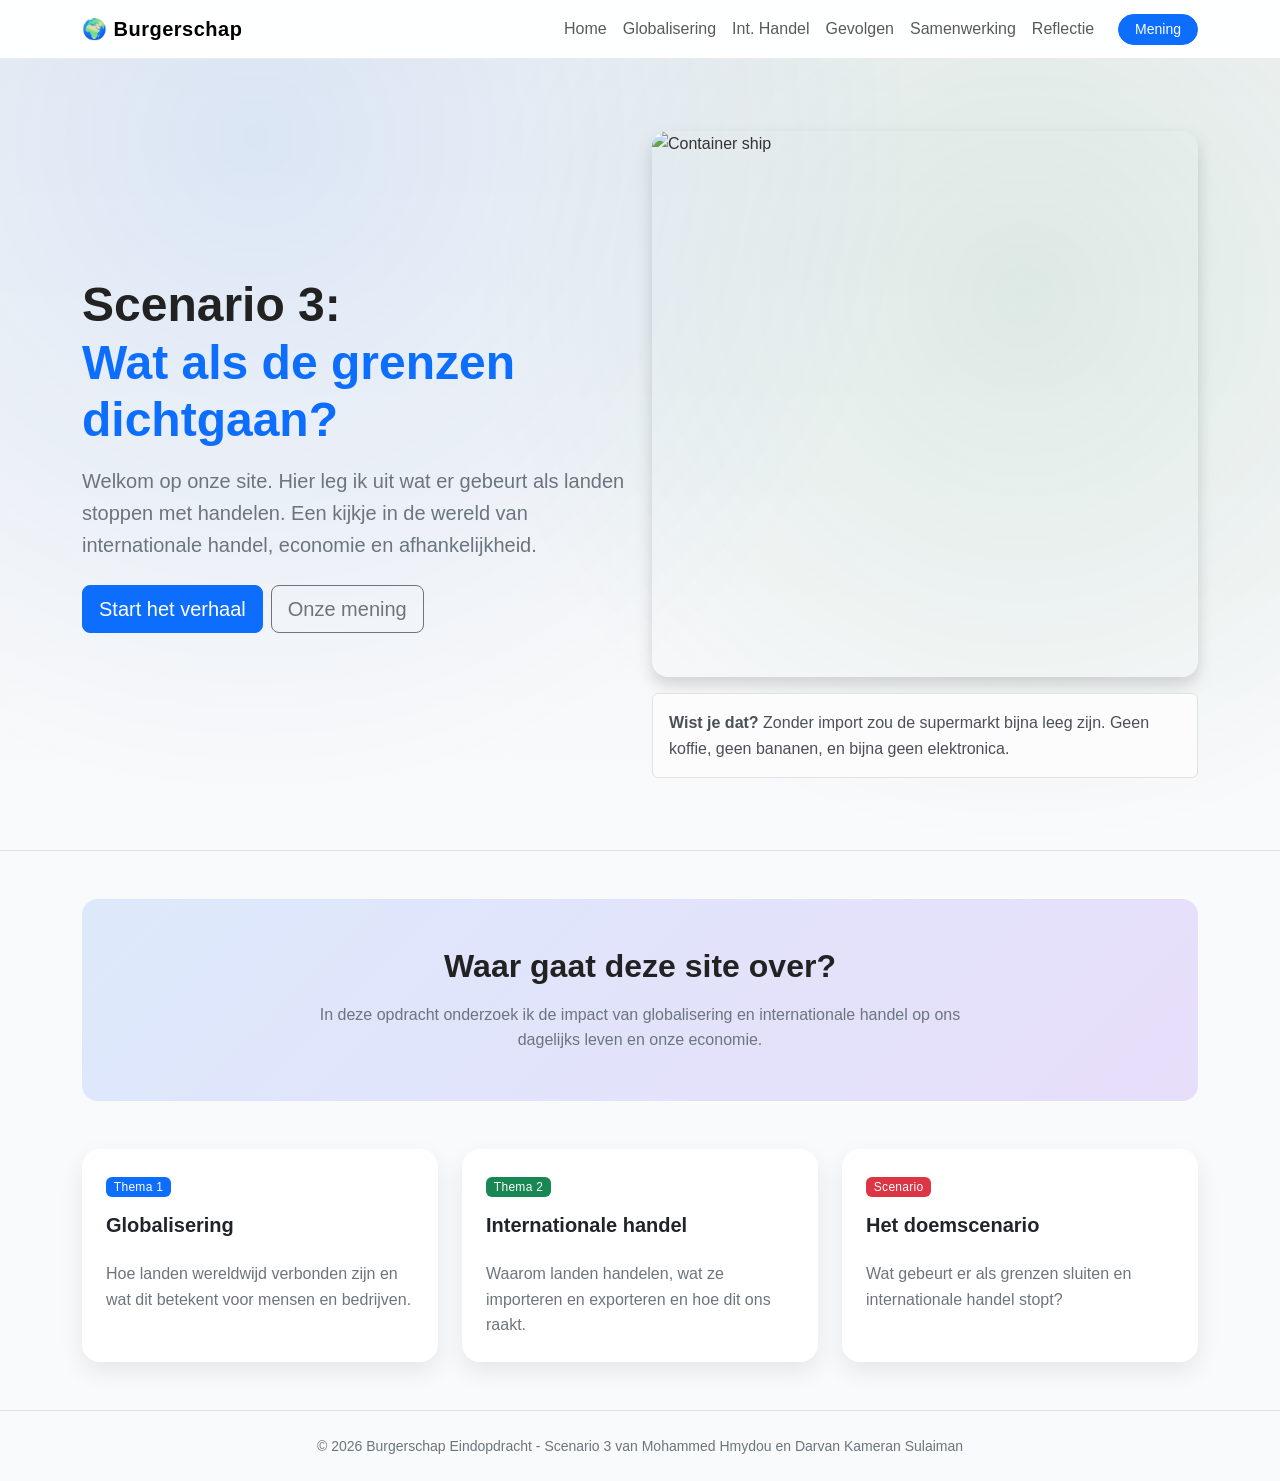
==== index.html @ af281bad "save" ====
<!doctype html>
<html lang="nl">

<head>
  <meta charset="utf-8" />
  <meta name="viewport" content="width=device-width, initial-scale=1" />
  <title>Burgerschap - Scenario 3</title>
  <link href="https://cdn.jsdelivr.net/npm/bootstrap@5.3.3/dist/css/bootstrap.min.css" rel="stylesheet">
  <link rel="stylesheet" href="assets/css/styles.css" />
</head>

<body>
  <nav class="navbar navbar-expand-lg navbar-glass sticky-top">
    <div class="container">
      <a class="navbar-brand fw-bold" href="index.html">
        🌍 Burgerschap
      </a>

      <button class="navbar-toggler" type="button" data-bs-toggle="collapse" data-bs-target="#nav" aria-controls="nav"
        aria-expanded="false" aria-label="Toggle navigation">
        <span class="navbar-toggler-icon"></span>
      </button>

      <div class="collapse navbar-collapse" id="nav">
        <ul class="navbar-nav ms-auto align-items-lg-center">
          <li class="nav-item"><a class="nav-link" href="index.html">Home</a></li>
          <li class="nav-item"><a class="nav-link" href="globalisering.html">Globalisering</a></li>
          <li class="nav-item"><a class="nav-link" href="handel.html">Int. Handel</a></li>
          <li class="nav-item"><a class="nav-link" href="gevolgen.html">Gevolgen</a></li>
          <li class="nav-item"><a class="nav-link" href="samenwerking.html">Samenwerking</a></li>
          <li class="nav-item"><a class="nav-link" href="reflectie.html">Reflectie</a></li>
          <li class="nav-item ms-lg-3">
            <a class="btn btn-primary btn-sm px-3" href="mening.html">
              Mening
            </a>
          </li>
        </ul>
      </div>
    </div>
  </nav>

  <header class="hero py-5 border-bottom">
    <div class="container py-4">
      <div class="row align-items-center g-4">
        <div class="col-lg-6">
          <h1 class="display-5 fw-bold">Scenario 3:<br><span class="text-primary">Wat als de grenzen dichtgaan?</span>
          </h1>
          <p class="lead text-secondary mt-3">
            Welkom op onze site. Hier leg ik uit wat er gebeurt als landen stoppen met handelen.
            Een kijkje in de wereld van internationale handel, economie en afhankelijkheid.
          </p>
          <div class="d-flex flex-wrap gap-2 mt-4">
            <a class="btn btn-primary btn-lg" href="globalisering.html">Start het verhaal</a>
            <a class="btn btn-outline-secondary btn-lg" href="mening.html">Onze mening</a>
          </div>
        </div>
        <div class="col-lg-6">
          <div class="ratio ratio-1x1 rounded-4 overflow-hidden shadow">
            <img
              src="https://pixabay.com/get/g9a3a2285800628b24b3ccb61fb7350e4242516d2b1f1ce9f31678a92149173d30b33fc2c2d1df5e7e1de70406d8dcbc5e66ab27b8552c358e8d9b13545917b6d_1280.jpg"
              alt="Container ship" class="w-100 h-100 object-fit-cover">
          </div>
          <div class="alert alert-light border mt-3 mb-0">
            <strong>Wist je dat?</strong> Zonder import zou de supermarkt bijna leeg zijn. Geen koffie, geen bananen, en
            bijna geen elektronica.
          </div>
        </div>
      </div>
    </div>
  </header>

  <main class="container py-5">
    <!-- Intro -->
    <div class="text-center mb-5 intro-blok p-5 rounded-4">
      <h2 class="fw-bold mb-3">Waar gaat deze site over?</h2>
      <p class="text-secondary mb-0 col-lg-8 mx-auto">
        In deze opdracht onderzoek ik de impact van globalisering en internationale handel
        op ons dagelijks leven en onze economie.
      </p>
    </div>

    <!-- Kaarten -->
    <div class="row g-4">
      <div class="col-md-4">
        <a class="text-decoration-none" href="globalisering.html">
          <div class="card topic-card h-100">
            <div class="card-body p-4">
              <span class="badge bg-primary mb-3">Thema 1</span>
              <h3 class="h5 fw-bold">Globalisering</h3>
              <p class="text-secondary mb-0">
                Hoe landen wereldwijd verbonden zijn en wat dit betekent voor mensen en bedrijven.
              </p>
            </div>
          </div>
        </a>
      </div>

      <div class="col-md-4">
        <a class="text-decoration-none" href="handel.html">
          <div class="card topic-card h-100">
            <div class="card-body p-4">
              <span class="badge bg-success mb-3">Thema 2</span>
              <h3 class="h5 fw-bold">Internationale handel</h3>
              <p class="text-secondary mb-0">
                Waarom landen handelen, wat ze importeren en exporteren en hoe dit ons raakt.
              </p>
            </div>
          </div>
        </a>
      </div>

      <div class="col-md-4">
        <a class="text-decoration-none" href="gevolgen.html">
          <div class="card topic-card h-100">
            <div class="card-body p-4">
              <span class="badge bg-danger mb-3">Scenario</span>
              <h3 class="h5 fw-bold">Het doemscenario</h3>
              <p class="text-secondary mb-0">
                Wat gebeurt er als grenzen sluiten en internationale handel stopt?
              </p>
            </div>
          </div>
        </a>
      </div>
    </div>
  </main>


  <footer class="border-top py-4">
    <div class="container text-center text-secondary small">
      © <span id="year"></span> Burgerschap Eindopdracht - Scenario 3 van Mohammed Hmydou en Darvan Kameran Sulaiman
    </div>
  </footer>

  <script>
    document.getElementById('year').textContent = new Date().getFullYear();
  </script>
  <script src="https://cdn.jsdelivr.net/npm/bootstrap@5.3.3/dist/js/bootstrap.bundle.min.js"></script>
  <script src="assets/js/main.js"></script>
</body>

</html>
---- assets/css/styles.css ----
/* Extra styling on top of Bootstrap 5 */

.hero{
  background:
    radial-gradient(1200px circle at 20% 10%, rgba(13,110,253,0.10), transparent 55%),
    radial-gradient(1000px circle at 80% 30%, rgba(25,135,84,0.10), transparent 55%),
    linear-gradient(180deg, rgba(0,0,0,0.03), rgba(0,0,0,0));
}

.brand{ letter-spacing: 0.2px; }

/* ===== MODERNE NAVBAR ===== */
.navbar-glass {
  background: rgba(255, 255, 255, 0.85);
  backdrop-filter: blur(12px);
  border-bottom: 1px solid rgba(0, 0, 0, 0.08);
}

.navbar-brand {
  font-size: 1.25rem;
  letter-spacing: 0.5px;
}

.nav-link {
  font-weight: 500;
  padding: 0.5rem 0.9rem;
  position: relative;
  transition: color 0.25s ease;
}

.nav-link::after {
  content: "";
  position: absolute;
  left: 12%;
  bottom: 4px;
  width: 0;
  height: 2px;
  background: linear-gradient(90deg, #0d6efd, #6610f2);
  transition: width 0.3s ease;
}

.nav-link:hover::after {
  width: 76%;
}

.nav-link.active {
  color: #0d6efd !important;
}

.nav-link.active::after {
  width: 76%;
}

.navbar .btn-primary {
  border-radius: 20px;
  font-weight: 500;
}

/* ===== INTRO BLOK ===== */
.intro-blok {
  background: linear-gradient(
    135deg,
    rgba(13, 110, 253, 0.12),
    rgba(102, 16, 242, 0.12)
  );
}

/* ===== TOPIC CARDS ===== */
.topic-card {
  border: none;
  border-radius: 18px;
  box-shadow: 0 10px 25px rgba(0,0,0,0.08);
  transition: transform 0.25s ease, box-shadow 0.25s ease;
}

.topic-card:hover {
  transform: translateY(-8px);
  box-shadow: 0 18px 40px rgba(0,0,0,0.12);
}

.topic-card h3 {
  margin-bottom: 0.5rem;
}

.topic-card .badge {
  font-weight: 500;
  letter-spacing: 0.3px;
}

/* ===== ALGEMEEN ===== */
body {
  font-family: 'Segoe UI', Tahoma, Geneva, Verdana, sans-serif;
  background-color: #f9fafb;
  color: #333;
  line-height: 1.6;
}

/* ===== HANDEL HEADER ===== */
.handel-header {
  background: linear-gradient(
    135deg,
    rgba(220, 53, 69, 0.15),
    rgba(13, 110, 253, 0.15)
  );
  border-bottom-left-radius: 32px;
  border-bottom-right-radius: 32px;
  padding-top: 3rem;
  padding-bottom: 3rem;
  margin-bottom: 3rem;
  text-align: center;
}

.handel-header .badge {
  font-size: 1rem;
  padding: 0.6rem 1.2rem;
  font-weight: 600;
  border-radius: 50px;
}

/* ===== CONTAINER VOOR TEKSTBLOK ===== */
.content-box {
  background-color: #ffffff;
  border-radius: 24px;
  padding: 2.5rem;
  box-shadow: 0 8px 20px rgba(0, 0, 0, 0.07);
  transition: box-shadow 0.3s ease;
}

.content-box:hover {
  box-shadow: 0 12px 30px rgba(0, 0, 0, 0.12);
}

/* ===== IMPORT / EXPORT CARDS ===== */
.info-card {
  padding: 2rem;
  border-radius: 20px;
  background: rgba(255, 255, 255, 0.9);
  box-shadow: 0 10px 25px rgba(0, 0, 0, 0.08);
}

.info-card.import {
  border-left: 6px solid #0d6efd;
}

.info-card.export {
  border-left: 6px solid #ffc107;
}

.info-card ul li {
  margin-bottom: 0.6rem;
}

/* ===== IMAGE WRAPPER ===== */
.image-wrapper {
  border-radius: 24px;
  overflow: hidden;
  box-shadow: 0 8px 20px rgba(0, 0, 0, 0.07);
  transition: box-shadow 0.3s ease;
  height: 100%;
}

.image-wrapper:hover {
  box-shadow: 0 12px 30px rgba(0, 0, 0, 0.12);
}

/* Afbeelding volledig laten vullen met goede crop */
.object-fit-cover {
  object-fit: cover;
  height: 100%;
  width: 100%;
  display: block;
}

/* ===== TYPOGRAFIE ===== */
h1, h2, h3, h4, h5, h6 {
  color: #222222;
}

h3.fw-bold {
  margin-bottom: 1.5rem;
}

p {
  margin-bottom: 1rem;
}

p.fw-semibold {
  font-weight: 600;
}

/* Kleuren voor voordelen en nadelen */
.text-success {
  color: #198754 !important; /* Bootstrap groen */
  font-weight: 600;
}

.text-danger {
  color: #dc3545 !important; /* Bootstrap rood */
  font-weight: 600;
}

/* Zorgt voor wat extra ruimte tussen paragrafen binnen content-box */
.content-box p + p {
  margin-bottom: 1rem;
}

/* ===== BUTTONS ===== */
.btn-primary {
  background-color: #0d6efd;
  border-color: #0d6efd;
  transition: background-color 0.3s ease;
}

.btn-primary:hover,
.btn-primary:focus {
  background-color: #084abe;
  border-color: #084abe;
}

/* Reflectie cards */
.reflection-card {
  background: #eaf3ff;
  border-radius: 20px;
  padding: 28px;
  border: 1px solid #d6e6ff;
  box-shadow: 0 10px 25px rgba(0, 0, 0, 0.05);
  transition: transform 0.2s ease, box-shadow 0.2s ease;
}

.reflection-card:hover {
  transform: translateY(-4px);
  box-shadow: 0 15px 35px rgba(0, 0, 0, 0.08);
}

.reflection-name {
  font-size: 1.5rem;
  font-weight: 700;
  margin-bottom: 16px;
  color: #0d6efd; /* Bootstrap primary */
}

.reflection-card p {
  color: #495057;
  line-height: 1.7;
  margin-bottom: 14px;
}


/* ===== MEDIA QUERIES ===== */
@media (max-width: 768px) {
  .content-box {
    padding: 1.8rem 1.5rem;
  }
  .handel-header {
    padding-top: 2rem;
    padding-bottom: 2rem;
    margin-bottom: 2rem;
  }
}
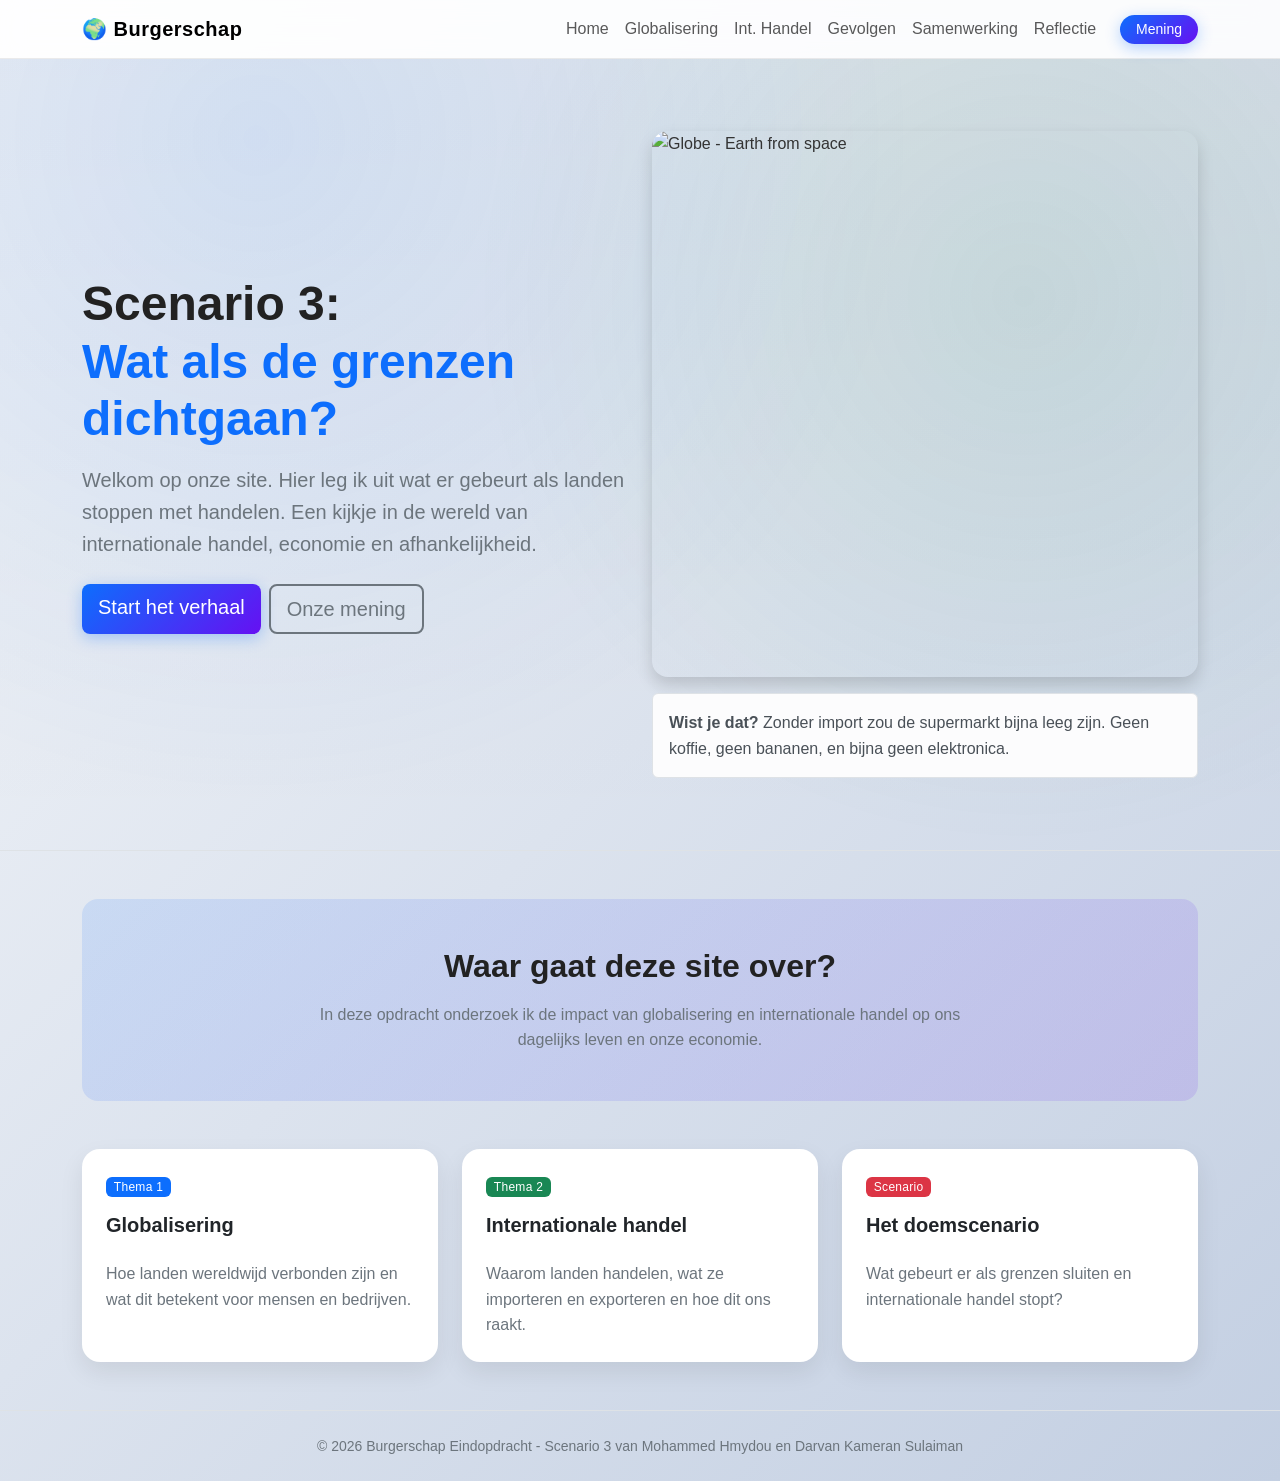
==== commit feb2a2d8: "save" ====
--- a/index.html
+++ b/index.html
@@ -57,8 +57,8 @@
         <div class="col-lg-6">
           <div class="ratio ratio-1x1 rounded-4 overflow-hidden shadow">
             <img
-              src="https://pixabay.com/get/g9a3a2285800628b24b3ccb61fb7350e4242516d2b1f1ce9f31678a92149173d30b33fc2c2d1df5e7e1de70406d8dcbc5e66ab27b8552c358e8d9b13545917b6d_1280.jpg"
-              alt="Container ship" class="w-100 h-100 object-fit-cover">
+              src="https://images.unsplash.com/photo-1446776653964-20c1d3a81b06?auto=format&fit=crop&q=80&w=1200"
+              alt="Globe - Earth from space" class="w-100 h-100 object-fit-cover">
           </div>
           <div class="alert alert-light border mt-3 mb-0">
             <strong>Wist je dat?</strong> Zonder import zou de supermarkt bijna leeg zijn. Geen koffie, geen bananen, en
--- a/assets/css/styles.css
+++ b/assets/css/styles.css
@@ -90,9 +90,15 @@
 /* ===== ALGEMEEN ===== */
 body {
   font-family: 'Segoe UI', Tahoma, Geneva, Verdana, sans-serif;
-  background-color: #f9fafb;
+  background: linear-gradient(135deg, #f5f7fa 0%, #c3cfe2 100%);
   color: #333;
   line-height: 1.6;
+  animation: fadeIn 1s ease-in-out;
+}
+
+@keyframes fadeIn {
+  from { opacity: 0; }
+  to { opacity: 1; }
 }
 
 /* ===== HANDEL HEADER ===== */
@@ -206,15 +212,28 @@
 
 /* ===== BUTTONS ===== */
 .btn-primary {
-  background-color: #0d6efd;
-  border-color: #0d6efd;
-  transition: background-color 0.3s ease;
+  background: linear-gradient(135deg, #0d6efd 0%, #6610f2 100%);
+  border: none;
+  transition: all 0.3s ease;
+  box-shadow: 0 4px 15px rgba(13, 110, 253, 0.3);
 }
 
 .btn-primary:hover,
 .btn-primary:focus {
-  background-color: #084abe;
-  border-color: #084abe;
+  background: linear-gradient(135deg, #084abe 0%, #520dc2 100%);
+  transform: translateY(-2px);
+  box-shadow: 0 6px 20px rgba(13, 110, 253, 0.4);
+}
+
+.btn-outline-secondary {
+  border: 2px solid #6c757d;
+  transition: all 0.3s ease;
+}
+
+.btn-outline-secondary:hover {
+  background: linear-gradient(135deg, #6c757d 0%, #495057 100%);
+  border-color: #495057;
+  transform: translateY(-2px);
 }
 
 /* Reflectie cards */
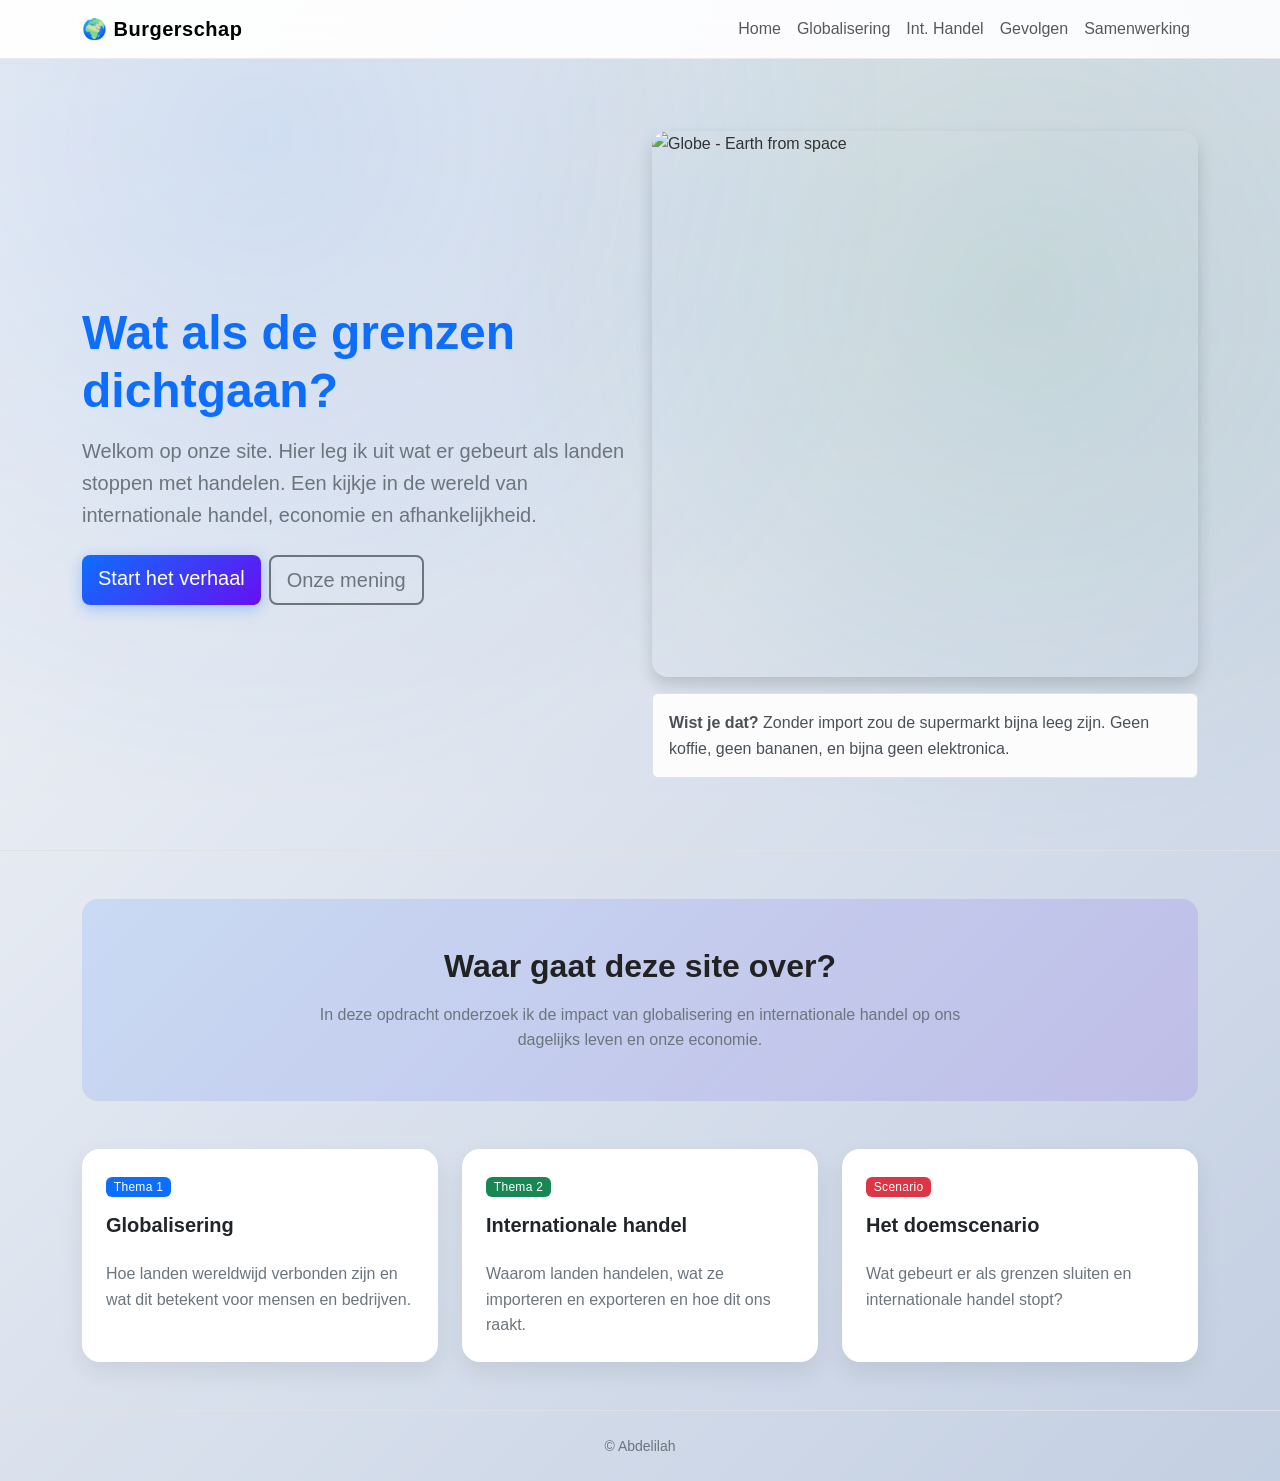
==== commit 3116959e: "save" ====
--- a/index.html
+++ b/index.html
@@ -4,7 +4,7 @@
 <head>
   <meta charset="utf-8" />
   <meta name="viewport" content="width=device-width, initial-scale=1" />
-  <title>Burgerschap - Scenario 3</title>
+  <title></title>
   <link href="https://cdn.jsdelivr.net/npm/bootstrap@5.3.3/dist/css/bootstrap.min.css" rel="stylesheet">
   <link rel="stylesheet" href="assets/css/styles.css" />
 </head>
@@ -28,11 +28,6 @@
           <li class="nav-item"><a class="nav-link" href="handel.html">Int. Handel</a></li>
           <li class="nav-item"><a class="nav-link" href="gevolgen.html">Gevolgen</a></li>
           <li class="nav-item"><a class="nav-link" href="samenwerking.html">Samenwerking</a></li>
-          <li class="nav-item"><a class="nav-link" href="reflectie.html">Reflectie</a></li>
-          <li class="nav-item ms-lg-3">
-            <a class="btn btn-primary btn-sm px-3" href="mening.html">
-              Mening
-            </a>
           </li>
         </ul>
       </div>
@@ -43,7 +38,7 @@
     <div class="container py-4">
       <div class="row align-items-center g-4">
         <div class="col-lg-6">
-          <h1 class="display-5 fw-bold">Scenario 3:<br><span class="text-primary">Wat als de grenzen dichtgaan?</span>
+          <h1 class="display-5 fw-bold"><span class="text-primary">Wat als de grenzen dichtgaan?</span>
           </h1>
           <p class="lead text-secondary mt-3">
             Welkom op onze site. Hier leg ik uit wat er gebeurt als landen stoppen met handelen.
@@ -128,7 +123,7 @@
 
   <footer class="border-top py-4">
     <div class="container text-center text-secondary small">
-      © <span id="year"></span> Burgerschap Eindopdracht - Scenario 3 van Mohammed Hmydou en Darvan Kameran Sulaiman
+      ©</span> Abdelilah
     </div>
   </footer>
 
